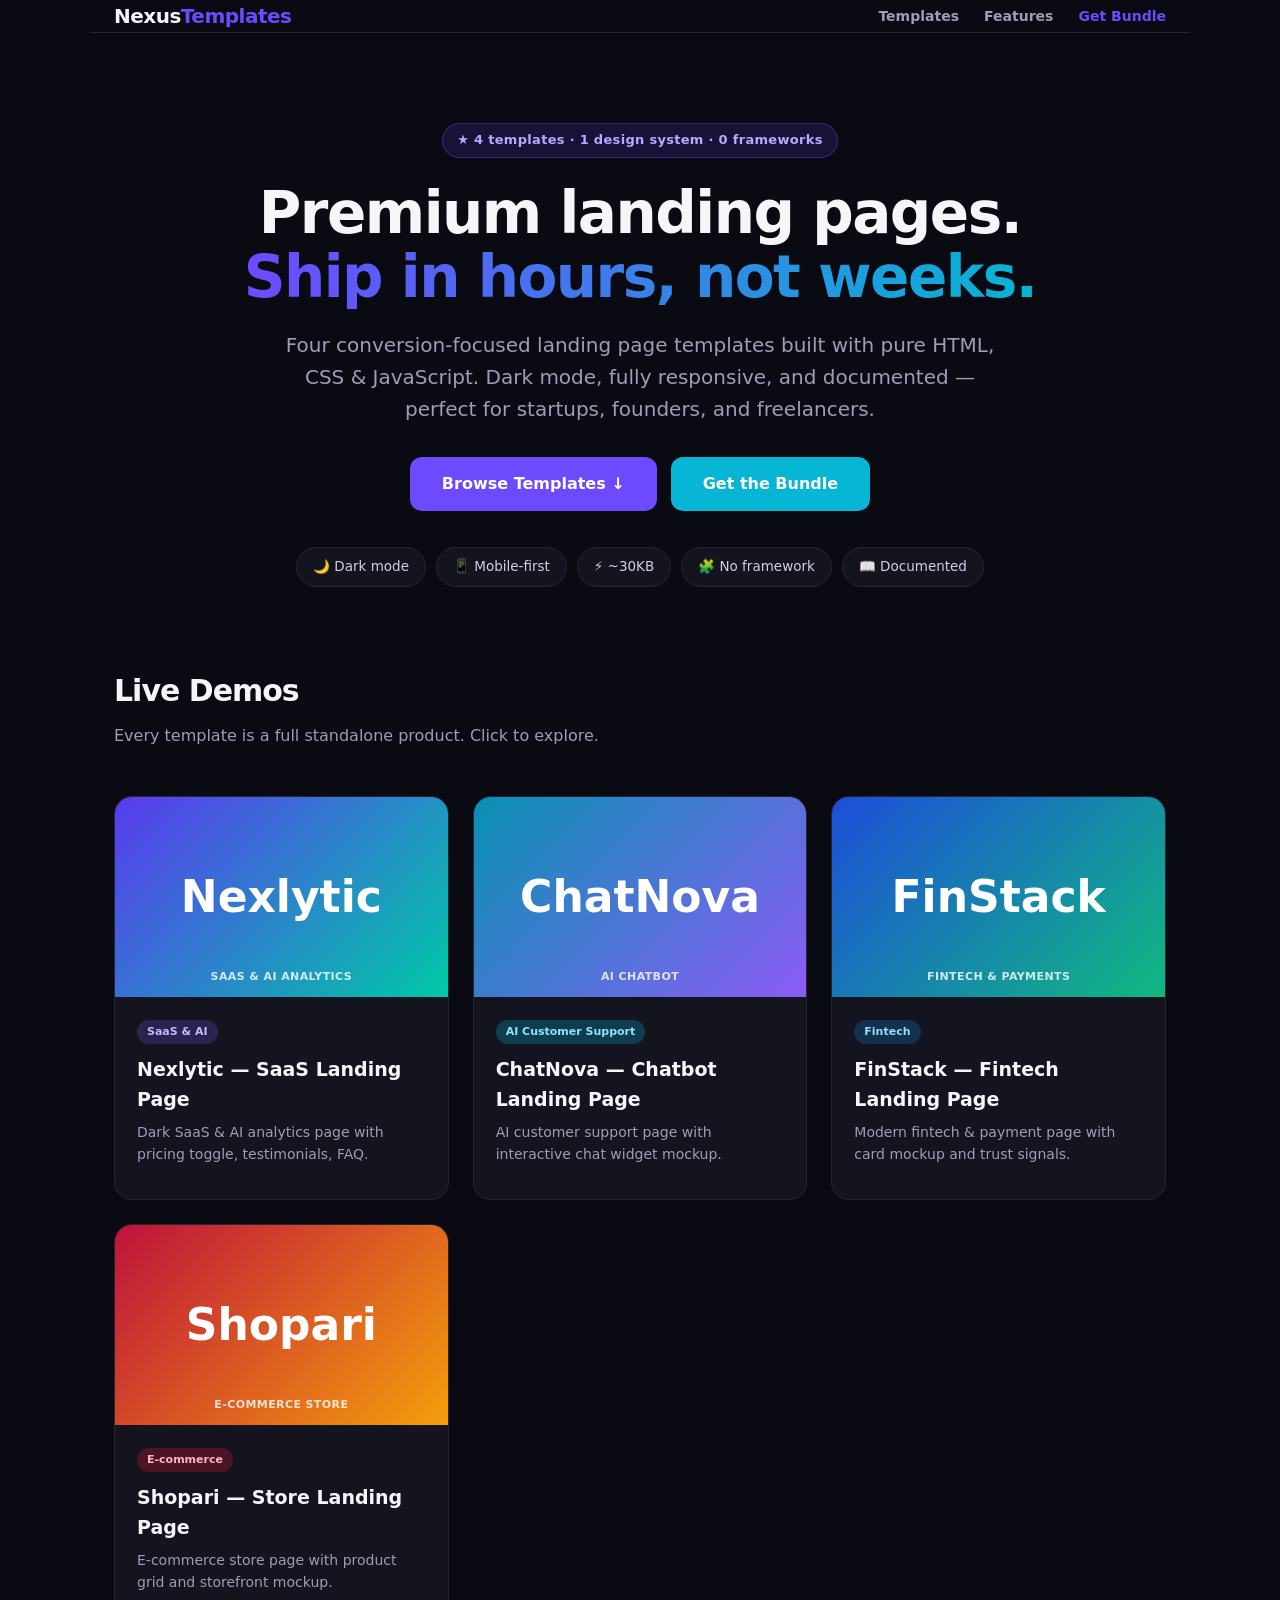
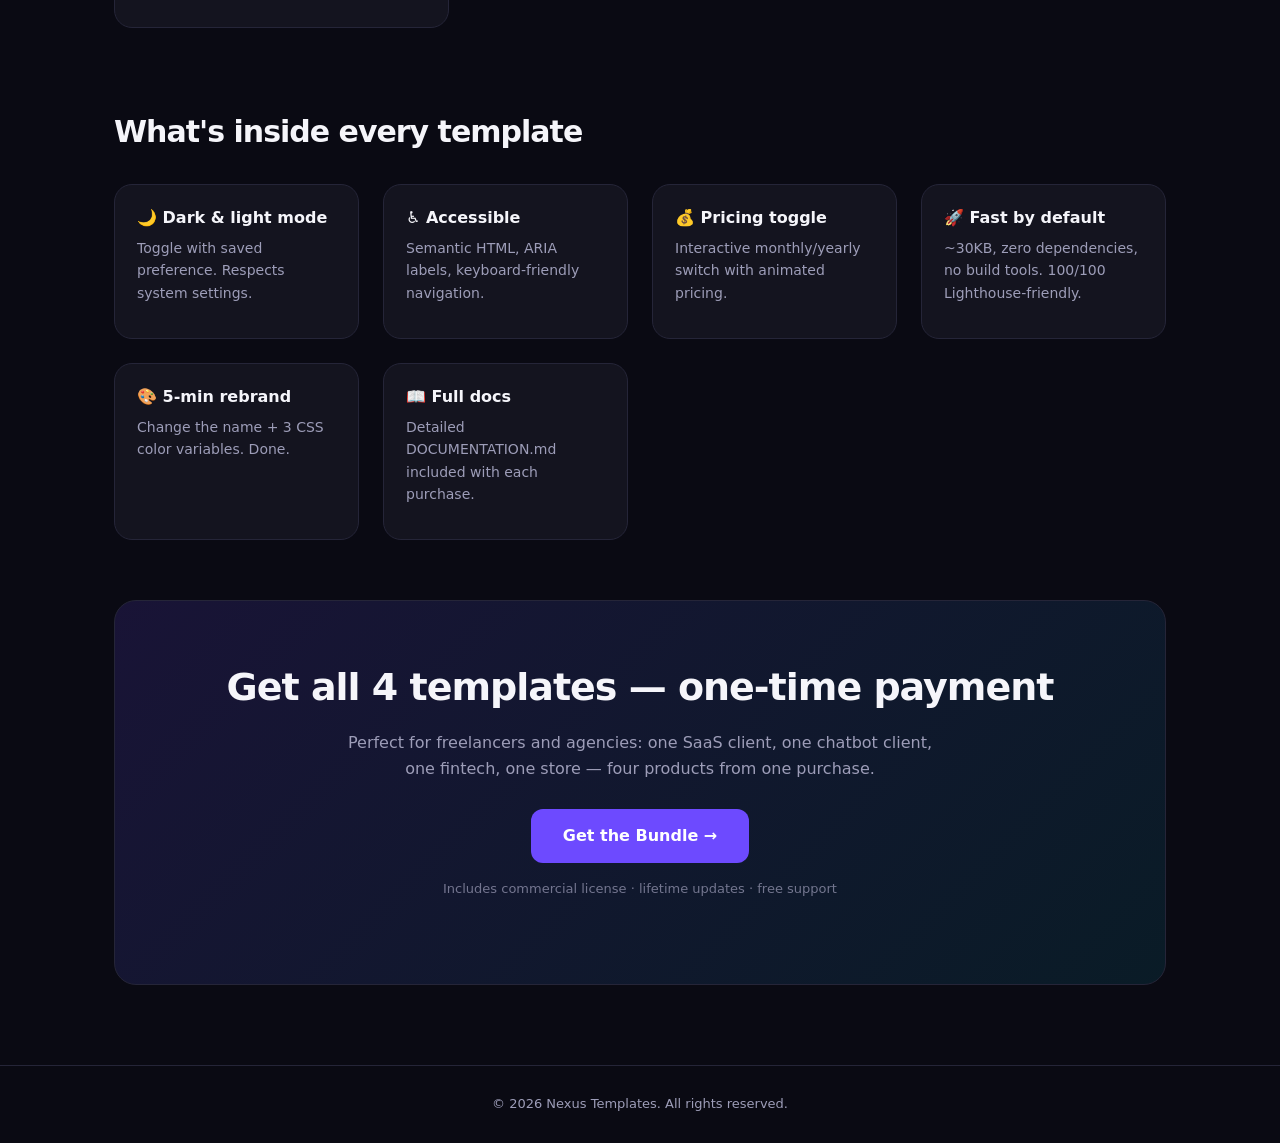
==== index.html @ cdf16d46 "Launch Nexus Templates demo: 4 landing page templates + showcase" ====
<!DOCTYPE html>
<html lang="en">
<head>
<meta charset="UTF-8">
<meta name="viewport" content="width=device-width, initial-scale=1.0">
<title>Nexus Templates — 4 Premium Landing Page Templates</title>
<meta name="description" content="Four premium landing page templates: SaaS & AI, AI Chatbot, Fintech, E-commerce. Dark mode, fully responsive, zero framework. Pure HTML/CSS/JS.">
<style>
  :root{
    --bg:#0a0a13; --card:#14141f; --border:#252538; --text:#f5f5fa; --muted:#9d9db8;
    --p:#6d4aff; --c:#06b6d4; --n:#2563eb; --r:#e11d48;
  }
  *{margin:0;padding:0;box-sizing:border-box}
  body{font-family:system-ui,-apple-system,'Segoe UI',Roboto,sans-serif;background:var(--bg);color:var(--text);line-height:1.6}
  .wrap{max-width:1100px;margin:0 auto;padding:0 24px}
  header{padding:24px 0;border-bottom:1px solid var(--border);display:flex;align-items:center;justify-content:space-between;flex-wrap:wrap;gap:12px}
  .logo{font-weight:800;font-size:20px;letter-spacing:-.5px}
  .logo span{color:var(--p)}
  nav a{color:var(--muted);text-decoration:none;margin-left:20px;font-size:14px;font-weight:600}
  nav a:hover{color:#fff}
  .hero{text-align:center;padding:90px 0 60px}
  .hero .tag{display:inline-block;background:rgba(109,74,255,.15);color:#b9a8ff;border:1px solid rgba(109,74,255,.35);padding:6px 14px;border-radius:99px;font-size:13px;font-weight:700;letter-spacing:.3px;margin-bottom:24px}
  .hero h1{font-size:clamp(34px,6vw,58px);line-height:1.1;letter-spacing:-1.5px;margin-bottom:20px}
  .hero h1 .grad{background:linear-gradient(90deg,var(--p),var(--c));-webkit-background-clip:text;background-clip:text;color:transparent}
  .hero p{color:var(--muted);font-size:clamp(16px,2.2vw,20px);max-width:720px;margin:0 auto 32px}
  .btn{display:inline-block;background:var(--p);color:#fff;text-decoration:none;padding:14px 32px;border-radius:12px;font-weight:700;font-size:16px;transition:transform .2s,background .2s}
  .btn:hover{transform:translateY(-2px);background:#5a3af0}
  .features{display:flex;flex-wrap:wrap;gap:10px;justify-content:center;margin-top:36px}
  .f{background:var(--card);border:1px solid var(--border);border-radius:99px;padding:8px 16px;font-size:13.5px;color:#cfcfe6}
  .grid{display:grid;grid-template-columns:repeat(auto-fit,minmax(300px,1fr));gap:24px;padding:20px 0 80px}
  .card{background:var(--card);border:1px solid var(--border);border-radius:18px;overflow:hidden;text-decoration:none;color:var(--text);transition:transform .25s,border-color .25s}
  .card:hover{transform:translateY(-5px);border-color:#3a3a55}
  .thumb{height:200px;display:flex;align-items:center;justify-content:center;font-size:44px;font-weight:800;color:#fff;position:relative}
  .thumb small{position:absolute;bottom:12px;font-size:11px;opacity:.8;letter-spacing:.4px}
  .t1{background:linear-gradient(135deg,#5a3af0,#00c9a7)}
  .t2{background:linear-gradient(135deg,#0891b2,#8b5cf6)}
  .t3{background:linear-gradient(135deg,#1d4ed8,#10b981)}
  .t4{background:linear-gradient(135deg,#be123c,#f59e0b)}
  .card-body{padding:20px 22px}
  .card-body h3{font-size:19px;margin-bottom:6px}
  .card-body p{color:var(--muted);font-size:14px;margin-bottom:14px}
  .tag2{display:inline-block;font-size:11px;font-weight:700;padding:3px 10px;border-radius:99px;margin-bottom:10px}
  .tg-p{background:#2a224f;color:#c9b8ff}.tg-c{background:#0f3d4d;color:#8de3ff}.tg-n{background:#12314d;color:#9bd8ff}.tg-r{background:#4d1424;color:#ffb3c6}
  .cta-section{background:linear-gradient(135deg,rgba(109,74,255,.15),rgba(6,182,212,.1));border:1px solid var(--border);border-radius:22px;padding:56px 32px;text-align:center;margin-bottom:80px}
  .cta-section h2{font-size:clamp(26px,4vw,38px);letter-spacing:-1px;margin-bottom:12px}
  .cta-section p{color:var(--muted);max-width:600px;margin:0 auto 28px}
  footer{border-top:1px solid var(--border);padding:28px 0;text-align:center;color:var(--muted);font-size:13px}
</style>
</head>
<body>
<header class="wrap">
  <div class="logo">Nexus<span>Templates</span></div>
  <nav>
    <a href="#templates">Templates</a>
    <a href="#features">Features</a>
    <a href="#buy" style="color:var(--p)">Get Bundle</a>
  </nav>
</header>

<section class="hero wrap">
  <span class="tag">★ 4 templates · 1 design system · 0 frameworks</span>
  <h1>Premium landing pages.<br><span class="grad">Ship in hours, not weeks.</span></h1>
  <p>Four conversion-focused landing page templates built with pure HTML, CSS &amp; JavaScript. Dark mode, fully responsive, and documented — perfect for startups, founders, and freelancers.</p>
  <div style="display:flex;gap:14px;justify-content:center;flex-wrap:wrap">
    <a class="btn" href="#templates">Browse Templates ↓</a>
    <a class="btn" href="#buy" style="background:var(--c)">Get the Bundle</a>
  </div>
  <div class="features">
    <span class="f">🌙 Dark mode</span><span class="f">📱 Mobile-first</span><span class="f">⚡ ~30KB</span><span class="f">🧩 No framework</span><span class="f">📖 Documented</span>
  </div>
</section>

<section id="templates" class="wrap" style="padding-top:20px">
  <h2 style="font-size:30px;letter-spacing:-1px;margin-bottom:8px">Live Demos</h2>
  <p style="color:var(--muted);margin-bottom:28px">Every template is a full standalone product. Click to explore.</p>
  <div class="grid">
    <a class="card" href="./nexlytic/">
      <div class="thumb t1">Nexlytic<small>SAAS &amp; AI ANALYTICS</small></div>
      <div class="card-body">
        <span class="tag2 tg-p">SaaS &amp; AI</span>
        <h3>Nexlytic — SaaS Landing Page</h3>
        <p>Dark SaaS &amp; AI analytics page with pricing toggle, testimonials, FAQ.</p>
      </div>
    </a>
    <a class="card" href="./chatnova/">
      <div class="thumb t2">ChatNova<small>AI CHATBOT</small></div>
      <div class="card-body">
        <span class="tag2 tg-c">AI Customer Support</span>
        <h3>ChatNova — Chatbot Landing Page</h3>
        <p>AI customer support page with interactive chat widget mockup.</p>
      </div>
    </a>
    <a class="card" href="./finstack/">
      <div class="thumb t3">FinStack<small>FINTECH &amp; PAYMENTS</small></div>
      <div class="card-body">
        <span class="tag2 tg-n">Fintech</span>
        <h3>FinStack — Fintech Landing Page</h3>
        <p>Modern fintech &amp; payment page with card mockup and trust signals.</p>
      </div>
    </a>
    <a class="card" href="./shopari/">
      <div class="thumb t4">Shopari<small>E-COMMERCE STORE</small></div>
      <div class="card-body">
        <span class="tag2 tg-r">E-commerce</span>
        <h3>Shopari — Store Landing Page</h3>
        <p>E-commerce store page with product grid and storefront mockup.</p>
      </div>
    </a>
  </div>
</section>

<section id="features" class="wrap">
  <h2 style="font-size:30px;letter-spacing:-1px;margin-bottom:28px">What's inside every template</h2>
  <div class="grid" style="grid-template-columns:repeat(auto-fit,minmax(240px,1fr));padding:0 0 60px">
    <div class="card"><div class="card-body"><h3 style="font-size:16px">🌙 Dark &amp; light mode</h3><p>Toggle with saved preference. Respects system settings.</p></div></div>
    <div class="card"><div class="card-body"><h3 style="font-size:16px">♿ Accessible</h3><p>Semantic HTML, ARIA labels, keyboard-friendly navigation.</p></div></div>
    <div class="card"><div class="card-body"><h3 style="font-size:16px">💰 Pricing toggle</h3><p>Interactive monthly/yearly switch with animated pricing.</p></div></div>
    <div class="card"><div class="card-body"><h3 style="font-size:16px">🚀 Fast by default</h3><p>~30KB, zero dependencies, no build tools. 100/100 Lighthouse-friendly.</p></div></div>
    <div class="card"><div class="card-body"><h3 style="font-size:16px">🎨 5-min rebrand</h3><p>Change the name + 3 CSS color variables. Done.</p></div></div>
    <div class="card"><div class="card-body"><h3 style="font-size:16px">📖 Full docs</h3><p>Detailed DOCUMENTATION.md included with each purchase.</p></div></div>
  </div>
</section>

<section id="buy" class="wrap">
  <div class="cta-section">
    <h2>Get all 4 templates — one-time payment</h2>
    <p>Perfect for freelancers and agencies: one SaaS client, one chatbot client, one fintech, one store — four products from one purchase.</p>
    <!-- TODO: replace with real Gumroad/Lemon Squeezy link before launch -->
    <a class="btn" href="https://nexustemplates.gumroad.com/l/nexus-landing-bundle" target="_blank" rel="noopener">Get the Bundle →</a>
    <p style="margin-top:16px;font-size:13px;opacity:.7">Includes commercial license · lifetime updates · free support</p>
  </div>
</section>

<footer>
  <div class="wrap">© 2026 Nexus Templates. All rights reserved.</div>
</footer>
</body>
</html>
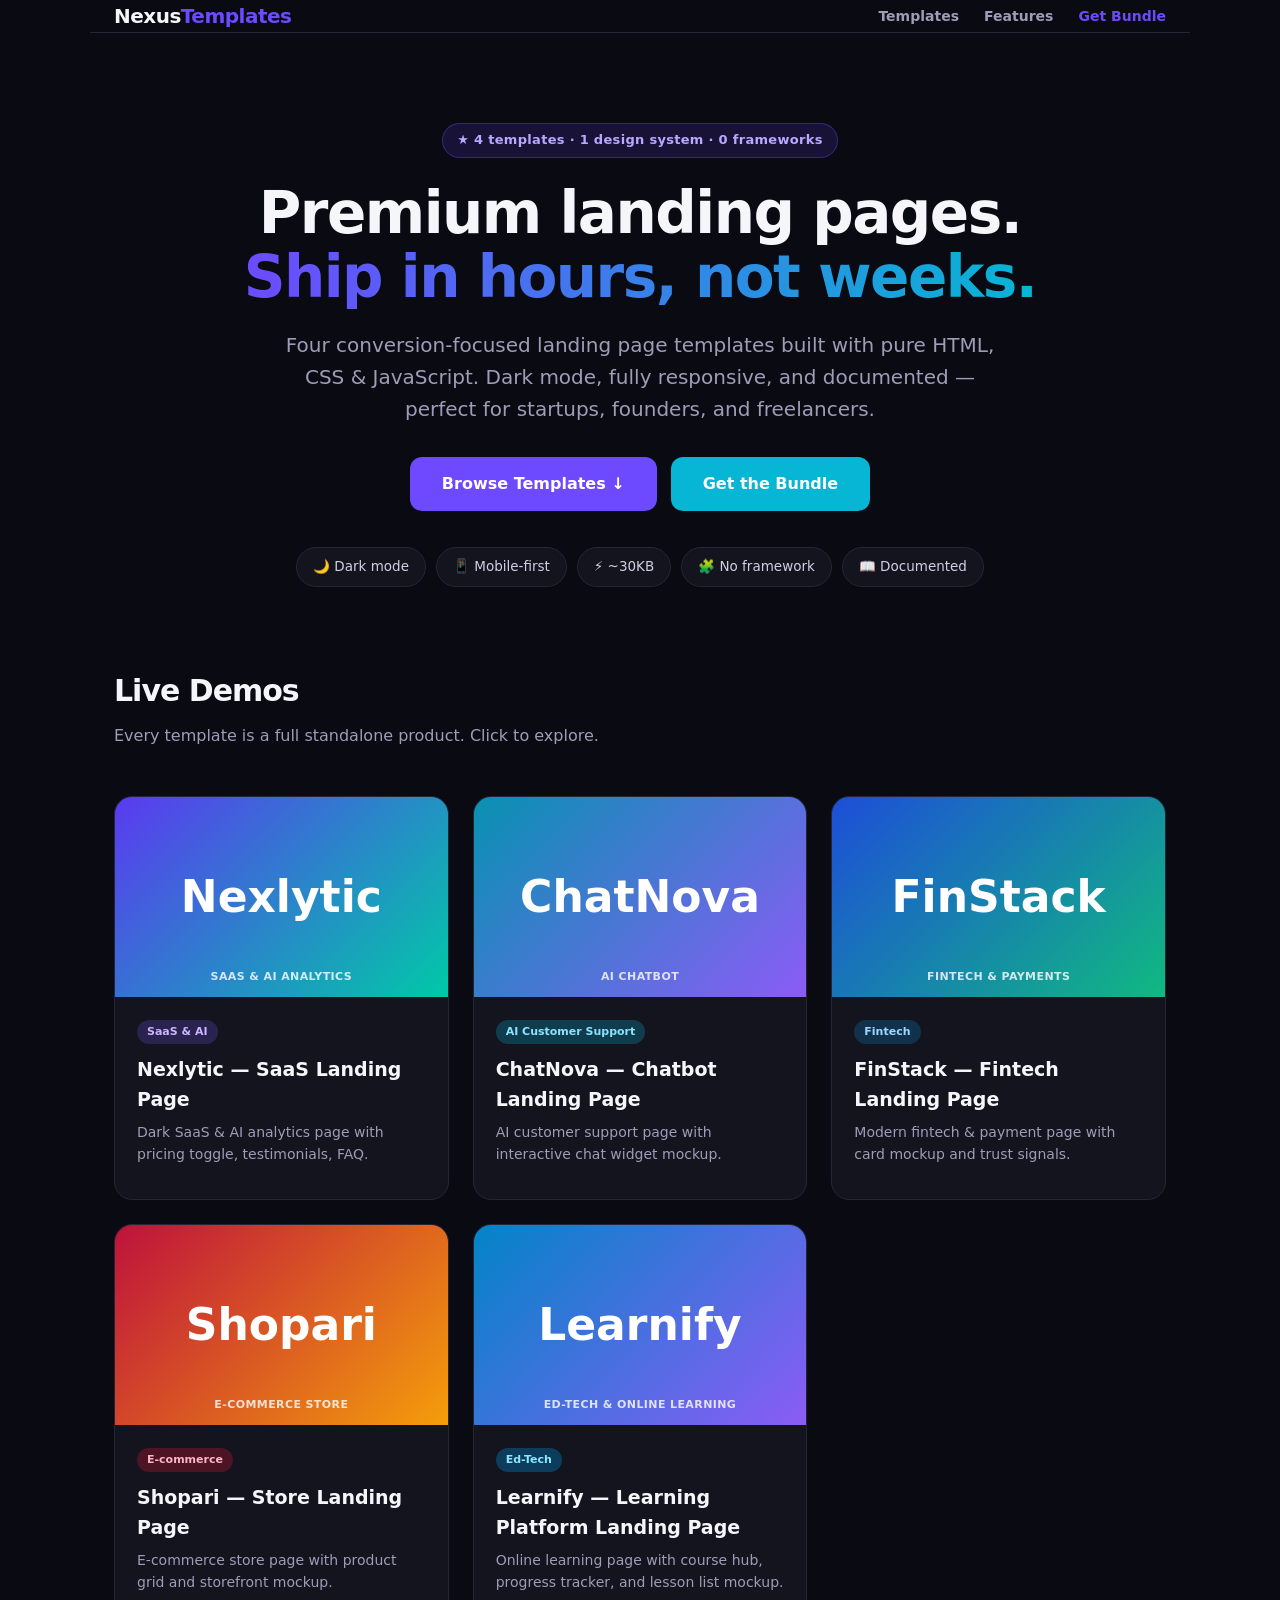
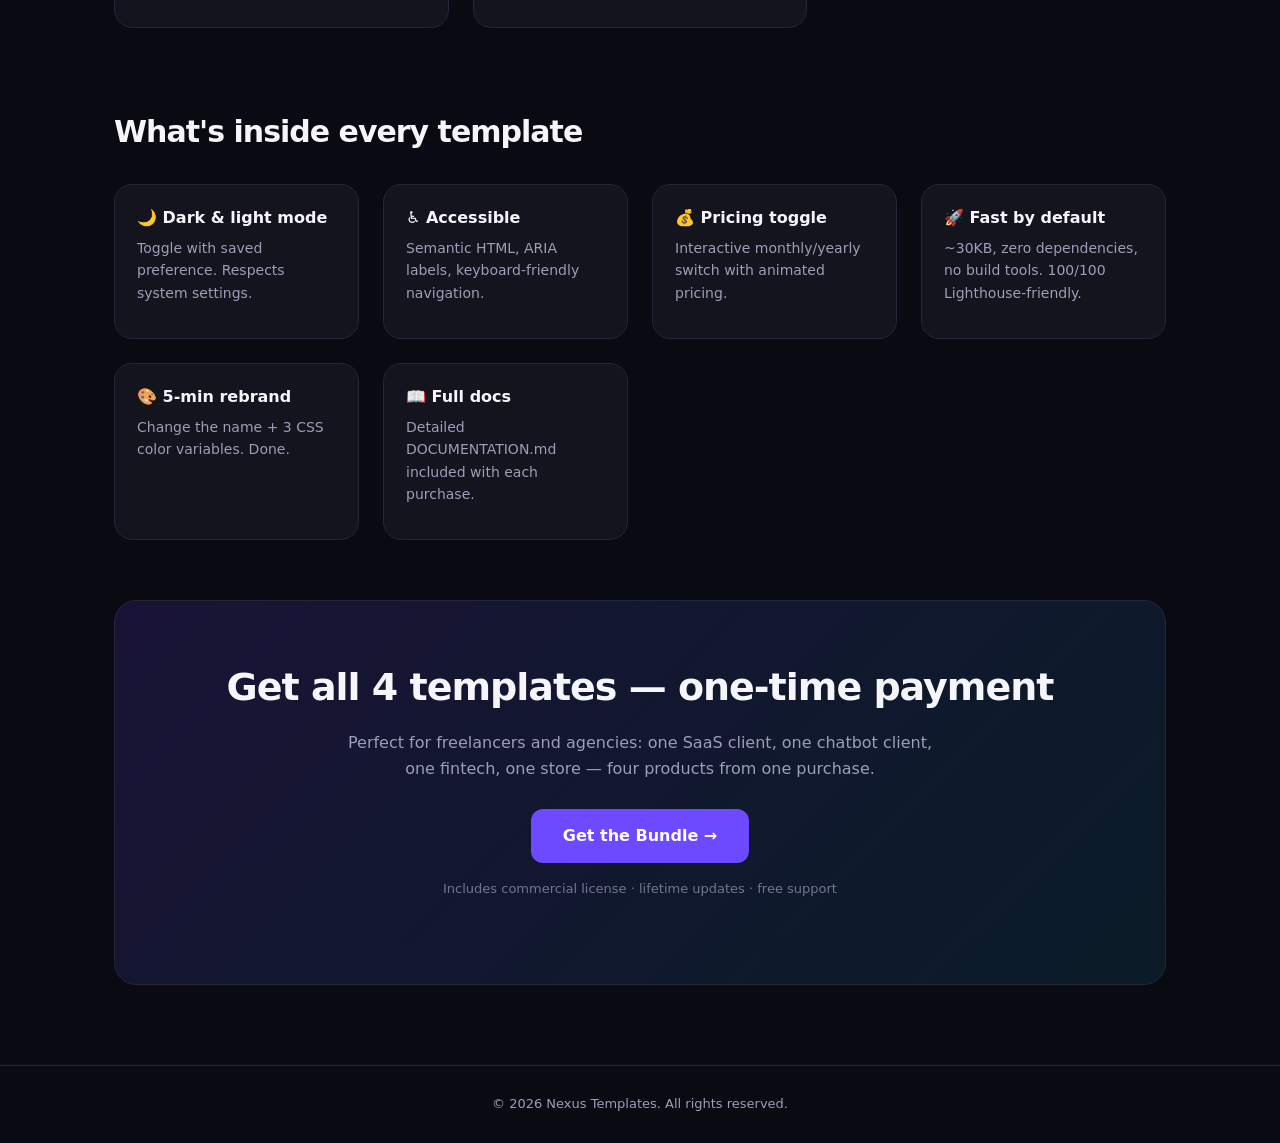
==== commit 22b079dc: "Add Learnify Ed-Tech template to demo + update showcase (5 templates)" ====
--- a/index.html
+++ b/index.html
@@ -36,11 +36,12 @@
   .t2{background:linear-gradient(135deg,#0891b2,#8b5cf6)}
   .t3{background:linear-gradient(135deg,#1d4ed8,#10b981)}
   .t4{background:linear-gradient(135deg,#be123c,#f59e0b)}
+  .t5{background:linear-gradient(135deg,#0284c7,#8b5cf6)}
   .card-body{padding:20px 22px}
   .card-body h3{font-size:19px;margin-bottom:6px}
   .card-body p{color:var(--muted);font-size:14px;margin-bottom:14px}
   .tag2{display:inline-block;font-size:11px;font-weight:700;padding:3px 10px;border-radius:99px;margin-bottom:10px}
-  .tg-p{background:#2a224f;color:#c9b8ff}.tg-c{background:#0f3d4d;color:#8de3ff}.tg-n{background:#12314d;color:#9bd8ff}.tg-r{background:#4d1424;color:#ffb3c6}
+  .tg-p{background:#2a224f;color:#c9b8ff}.tg-c{background:#0f3d4d;color:#8de3ff}.tg-n{background:#12314d;color:#9bd8ff}.tg-r{background:#4d1424;color:#ffb3c6}.tg-s{background:#0c3d5c;color:#8de8ff}
   .cta-section{background:linear-gradient(135deg,rgba(109,74,255,.15),rgba(6,182,212,.1));border:1px solid var(--border);border-radius:22px;padding:56px 32px;text-align:center;margin-bottom:80px}
   .cta-section h2{font-size:clamp(26px,4vw,38px);letter-spacing:-1px;margin-bottom:12px}
   .cta-section p{color:var(--muted);max-width:600px;margin:0 auto 28px}
@@ -106,6 +107,14 @@
         <p>E-commerce store page with product grid and storefront mockup.</p>
       </div>
     </a>
+    <a class="card" href="./learnify/">
+      <div class="thumb t5">Learnify<small>ED-TECH &amp; ONLINE LEARNING</small></div>
+      <div class="card-body">
+        <span class="tag2 tg-s">Ed-Tech</span>
+        <h3>Learnify — Learning Platform Landing Page</h3>
+        <p>Online learning page with course hub, progress tracker, and lesson list mockup.</p>
+      </div>
+    </a>
   </div>
 </section>
 
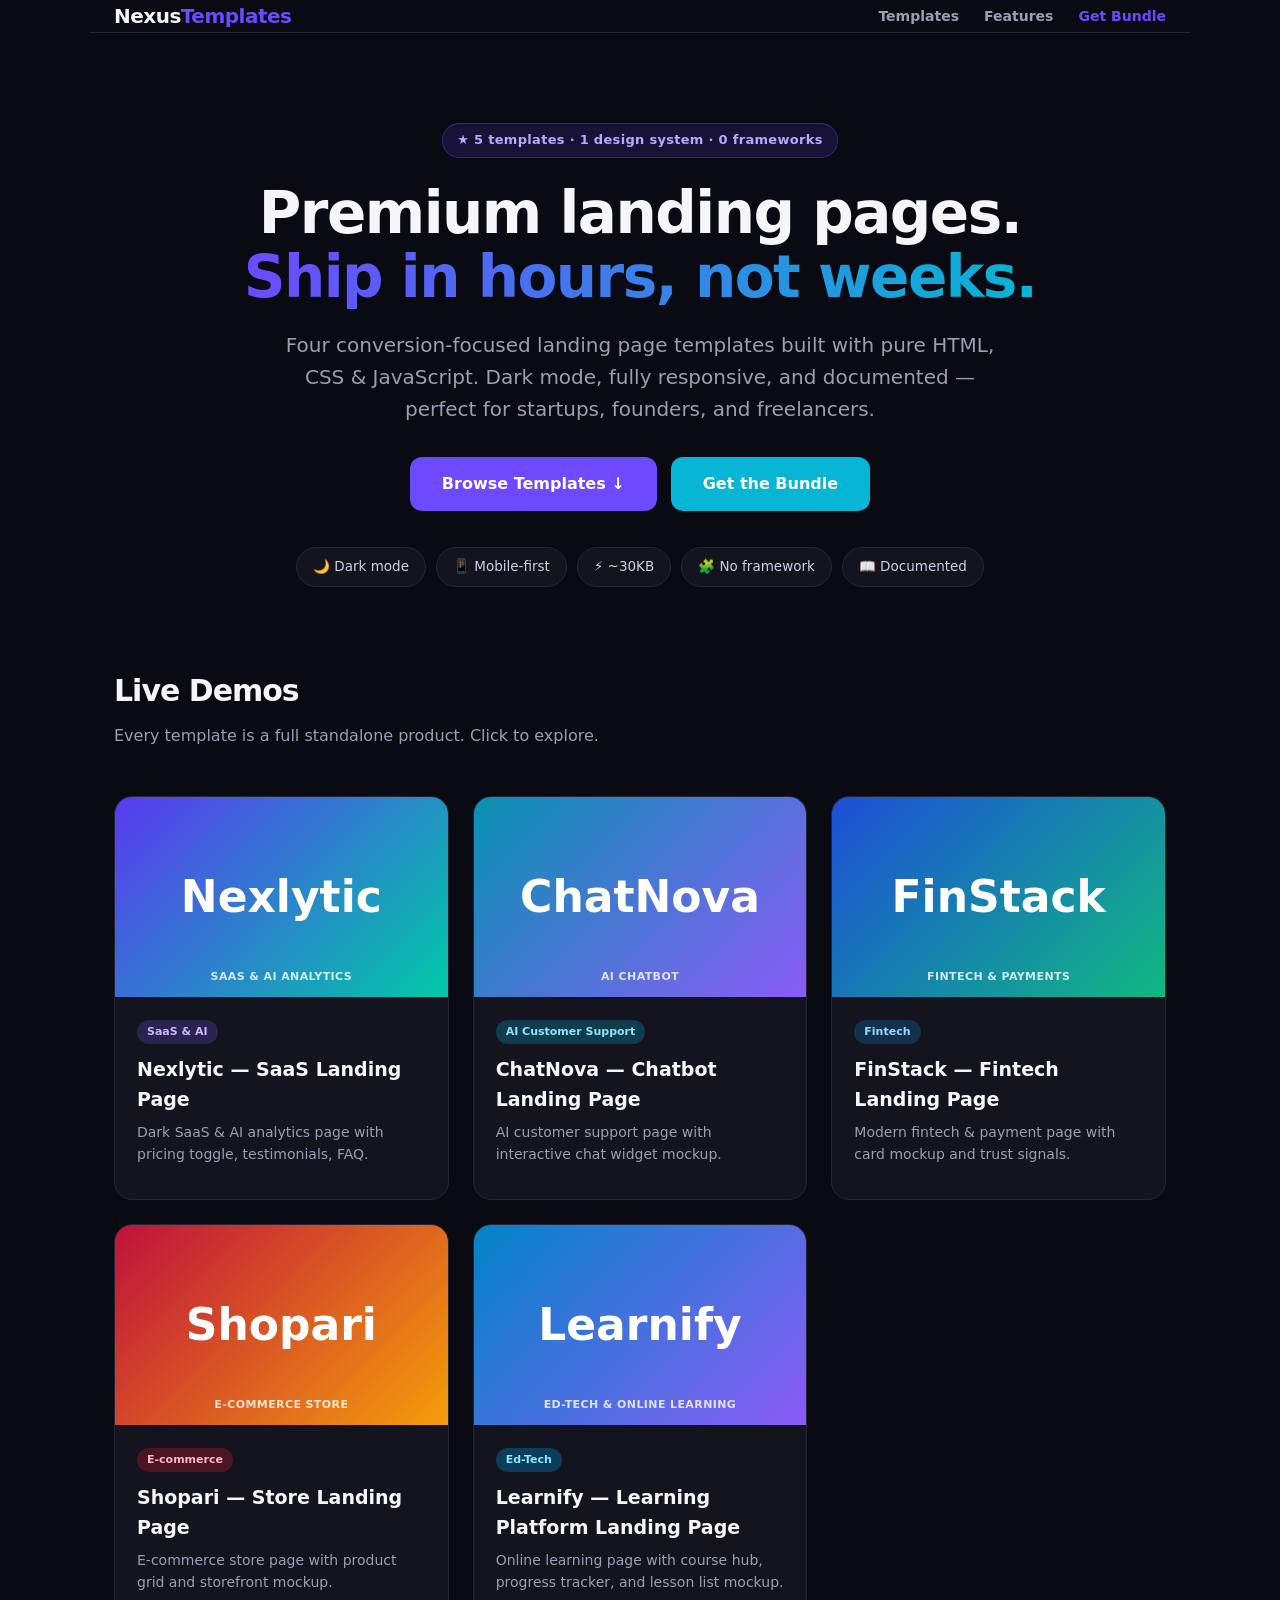
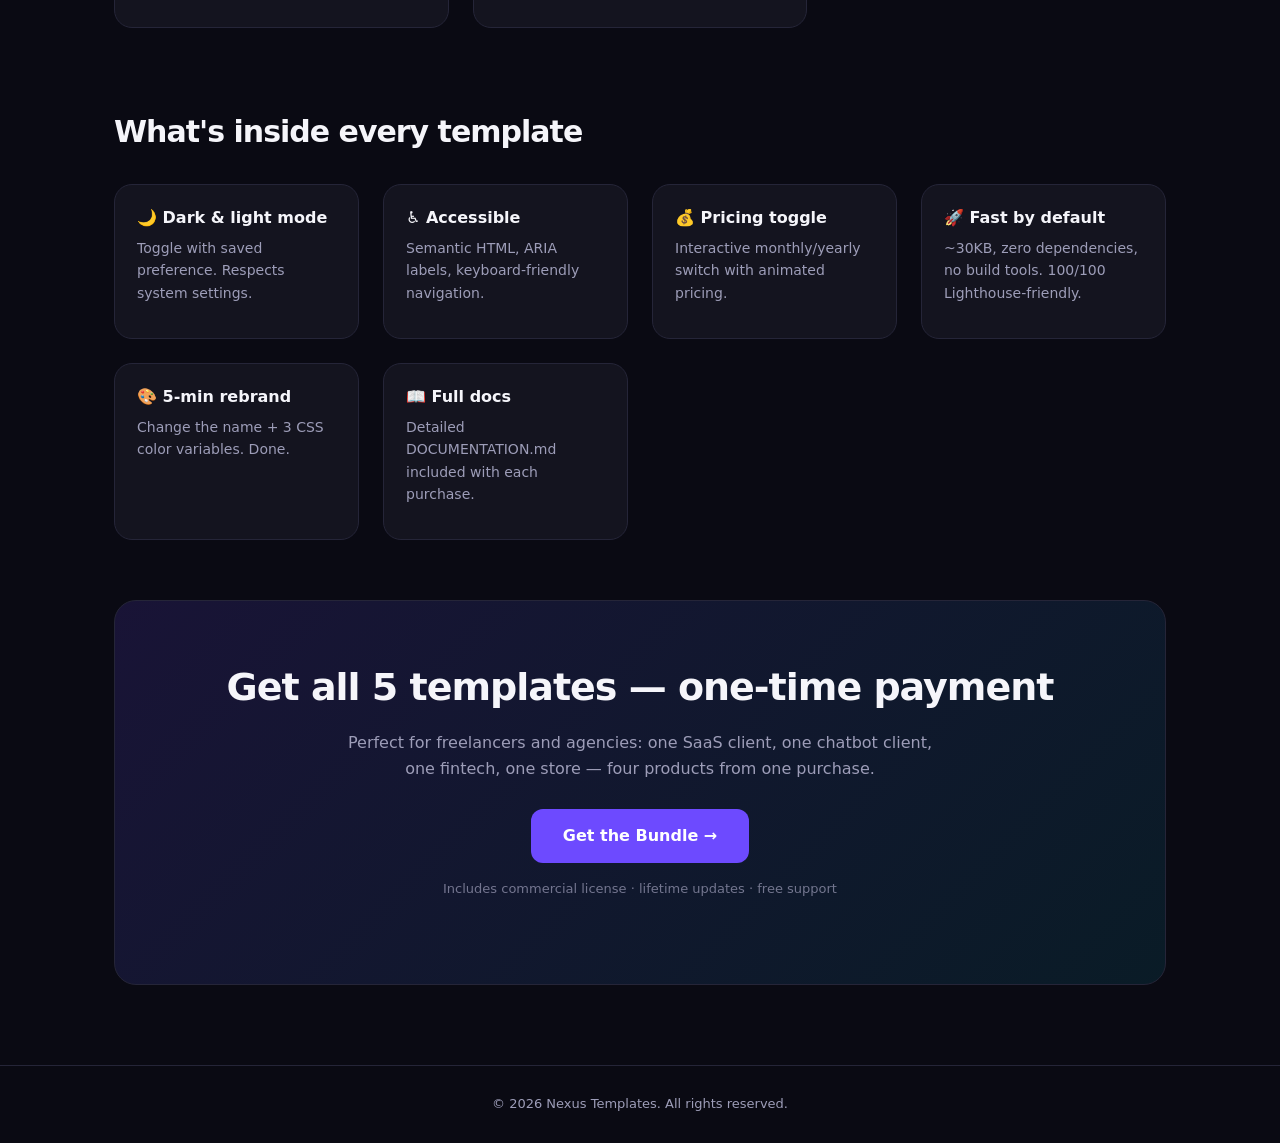
==== commit d8c8b2c3: "Showcase: 5 templates final" ====
--- a/index.html
+++ b/index.html
@@ -3,7 +3,7 @@
 <head>
 <meta charset="UTF-8">
 <meta name="viewport" content="width=device-width, initial-scale=1.0">
-<title>Nexus Templates — 4 Premium Landing Page Templates</title>
+<title>Nexus Templates — 5 Premium Landing Page Templates</title>
 <meta name="description" content="Four premium landing page templates: SaaS & AI, AI Chatbot, Fintech, E-commerce. Dark mode, fully responsive, zero framework. Pure HTML/CSS/JS.">
 <style>
   :root{
@@ -59,7 +59,7 @@
 </header>
 
 <section class="hero wrap">
-  <span class="tag">★ 4 templates · 1 design system · 0 frameworks</span>
+  <span class="tag">★ 5 templates · 1 design system · 0 frameworks</span>
   <h1>Premium landing pages.<br><span class="grad">Ship in hours, not weeks.</span></h1>
   <p>Four conversion-focused landing page templates built with pure HTML, CSS &amp; JavaScript. Dark mode, fully responsive, and documented — perfect for startups, founders, and freelancers.</p>
   <div style="display:flex;gap:14px;justify-content:center;flex-wrap:wrap">
@@ -132,10 +132,10 @@
 
 <section id="buy" class="wrap">
   <div class="cta-section">
-    <h2>Get all 4 templates — one-time payment</h2>
+    <h2>Get all 5 templates — one-time payment</h2>
     <p>Perfect for freelancers and agencies: one SaaS client, one chatbot client, one fintech, one store — four products from one purchase.</p>
     <!-- TODO: replace with real Gumroad/Lemon Squeezy link before launch -->
-    <a class="btn" href="https://nexustemplates.gumroad.com/l/nexus-landing-bundle" target="_blank" rel="noopener">Get the Bundle →</a>
+    <a class="btn" href="https://rampage77.gumroad.com/l/nexus-landing-bundle" target="_blank" rel="noopener">Get the Bundle →</a>
     <p style="margin-top:16px;font-size:13px;opacity:.7">Includes commercial license · lifetime updates · free support</p>
   </div>
 </section>
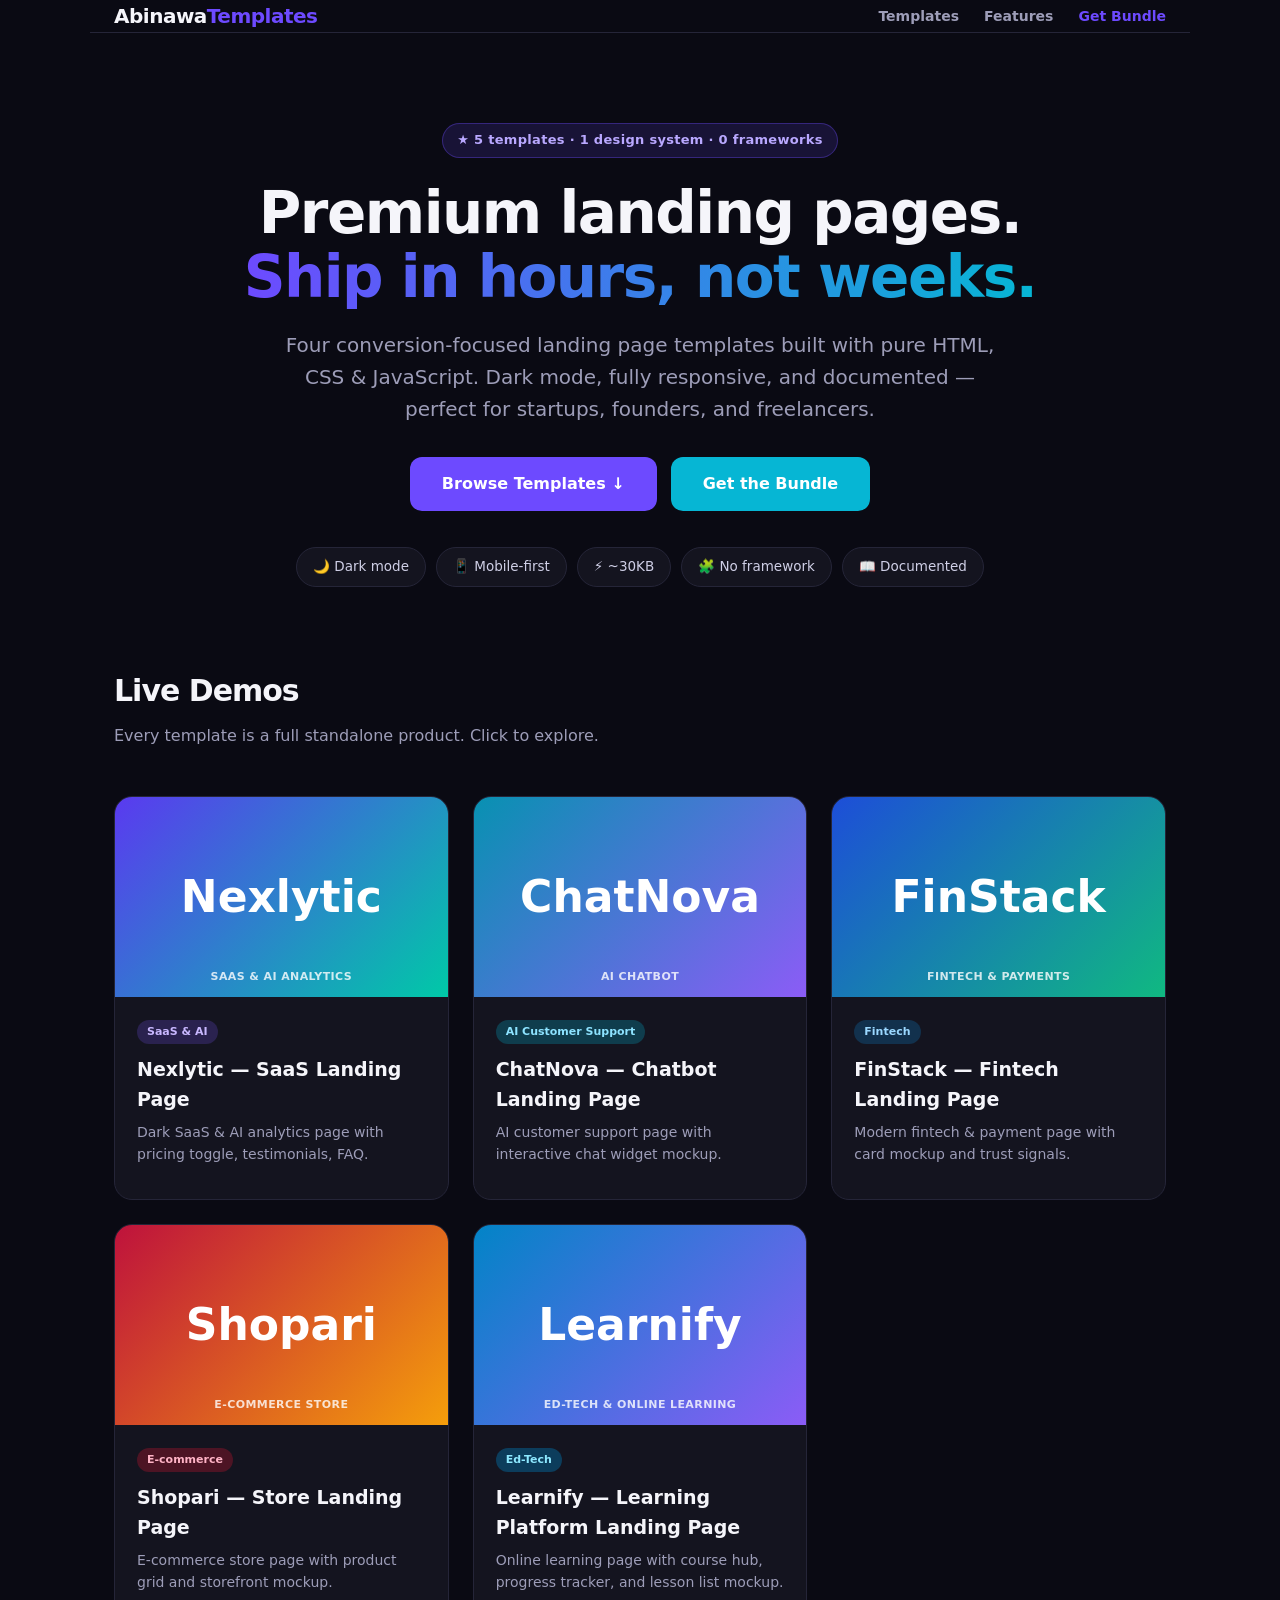
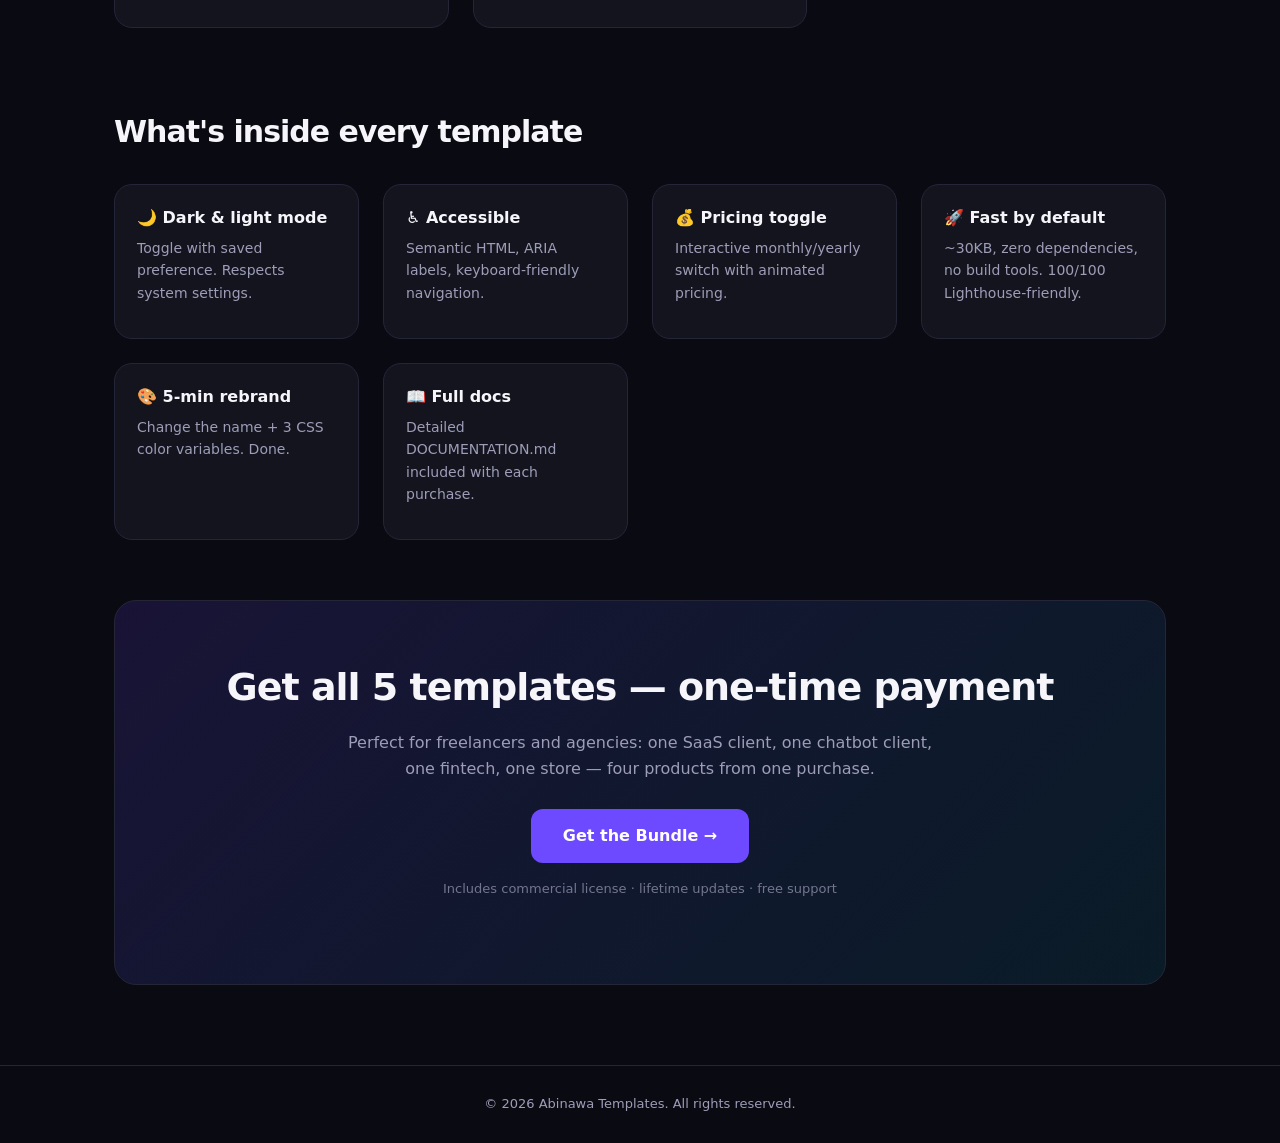
==== commit d1c69072: "Rebrand: Nexus Templates -> Abinawa Templates" ====
--- a/index.html
+++ b/index.html
@@ -3,7 +3,7 @@
 <head>
 <meta charset="UTF-8">
 <meta name="viewport" content="width=device-width, initial-scale=1.0">
-<title>Nexus Templates — 5 Premium Landing Page Templates</title>
+<title>Abinawa Templates — 5 Premium Landing Page Templates</title>
 <meta name="description" content="Four premium landing page templates: SaaS & AI, AI Chatbot, Fintech, E-commerce. Dark mode, fully responsive, zero framework. Pure HTML/CSS/JS.">
 <style>
   :root{
@@ -50,7 +50,7 @@
 </head>
 <body>
 <header class="wrap">
-  <div class="logo">Nexus<span>Templates</span></div>
+  <div class="logo">Abinawa<span>Templates</span></div>
   <nav>
     <a href="#templates">Templates</a>
     <a href="#features">Features</a>
@@ -141,7 +141,7 @@
 </section>
 
 <footer>
-  <div class="wrap">© 2026 Nexus Templates. All rights reserved.</div>
+  <div class="wrap">© 2026 Abinawa Templates. All rights reserved.</div>
 </footer>
 </body>
 </html>
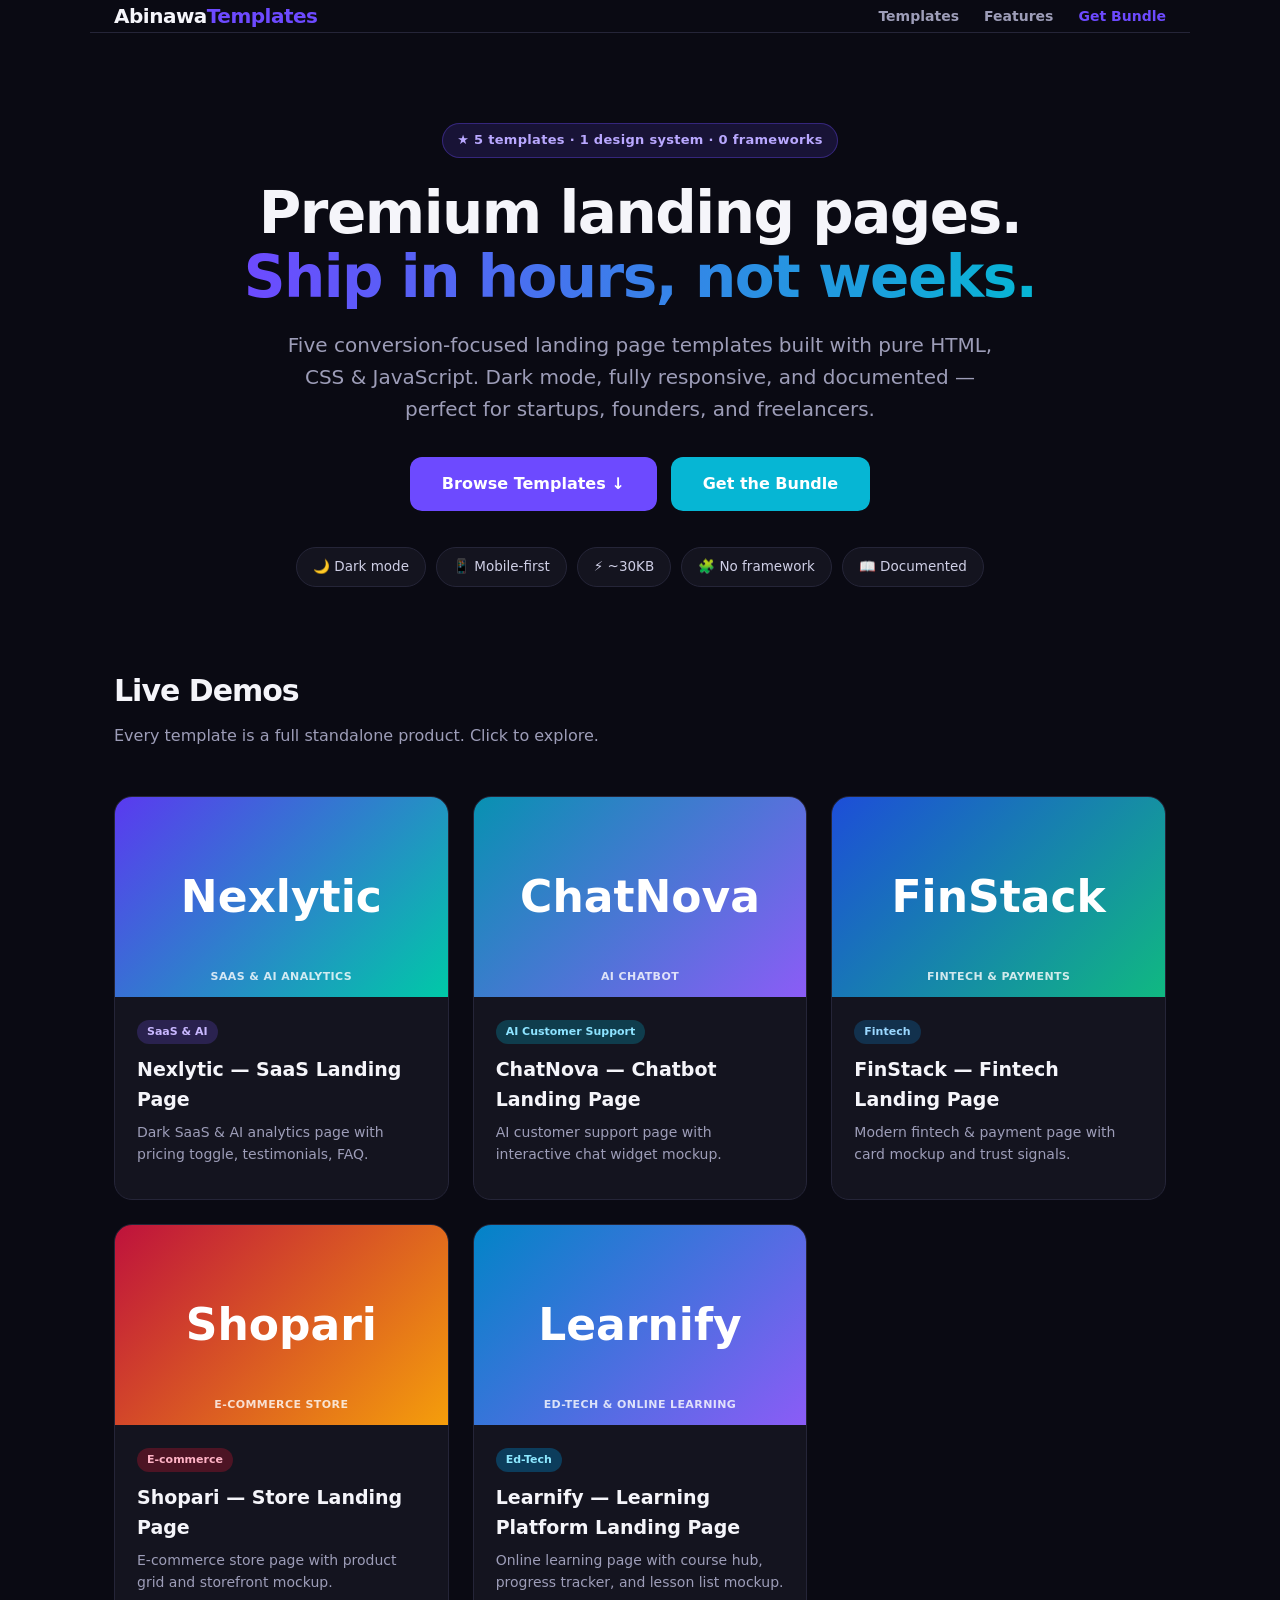
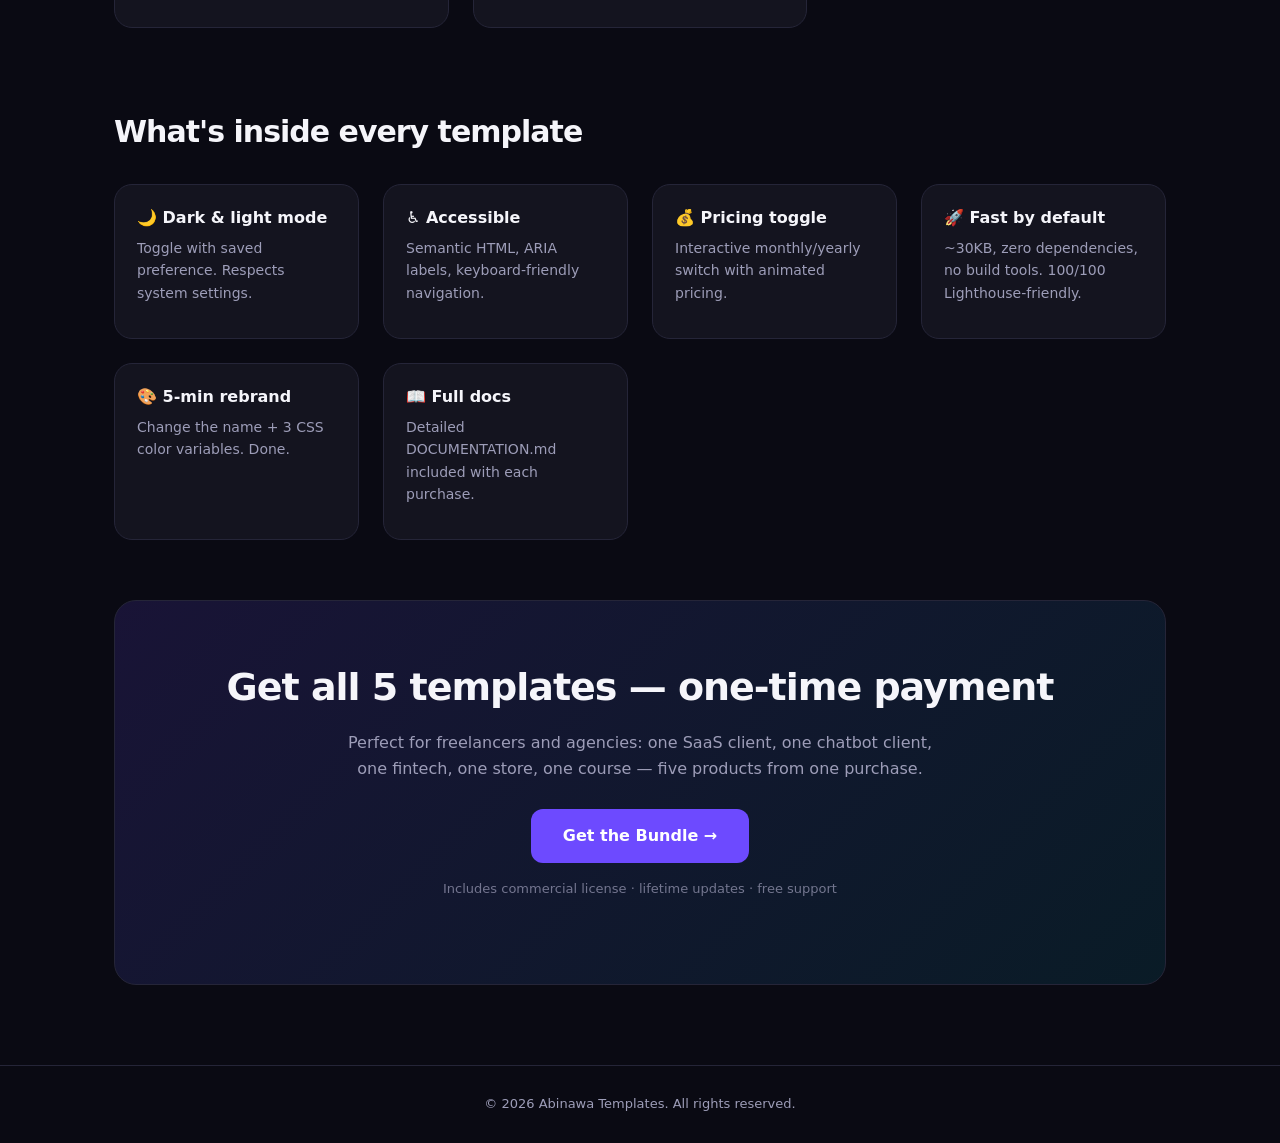
==== commit 4c745303: "Fix demo copy: five templates, not four" ====
--- a/index.html
+++ b/index.html
@@ -4,7 +4,7 @@
 <meta charset="UTF-8">
 <meta name="viewport" content="width=device-width, initial-scale=1.0">
 <title>Abinawa Templates — 5 Premium Landing Page Templates</title>
-<meta name="description" content="Four premium landing page templates: SaaS & AI, AI Chatbot, Fintech, E-commerce. Dark mode, fully responsive, zero framework. Pure HTML/CSS/JS.">
+<meta name="description" content="Five premium landing page templates: SaaS & AI, AI Chatbot, Fintech, E-commerce, Ed-Tech. Dark mode, fully responsive, zero framework. Pure HTML/CSS/JS.">
 <style>
   :root{
     --bg:#0a0a13; --card:#14141f; --border:#252538; --text:#f5f5fa; --muted:#9d9db8;
@@ -61,7 +61,7 @@
 <section class="hero wrap">
   <span class="tag">★ 5 templates · 1 design system · 0 frameworks</span>
   <h1>Premium landing pages.<br><span class="grad">Ship in hours, not weeks.</span></h1>
-  <p>Four conversion-focused landing page templates built with pure HTML, CSS &amp; JavaScript. Dark mode, fully responsive, and documented — perfect for startups, founders, and freelancers.</p>
+  <p>Five conversion-focused landing page templates built with pure HTML, CSS &amp; JavaScript. Dark mode, fully responsive, and documented — perfect for startups, founders, and freelancers.</p>
   <div style="display:flex;gap:14px;justify-content:center;flex-wrap:wrap">
     <a class="btn" href="#templates">Browse Templates ↓</a>
     <a class="btn" href="#buy" style="background:var(--c)">Get the Bundle</a>
@@ -133,7 +133,7 @@
 <section id="buy" class="wrap">
   <div class="cta-section">
     <h2>Get all 5 templates — one-time payment</h2>
-    <p>Perfect for freelancers and agencies: one SaaS client, one chatbot client, one fintech, one store — four products from one purchase.</p>
+    <p>Perfect for freelancers and agencies: one SaaS client, one chatbot client, one fintech, one store, one course — five products from one purchase.</p>
     <!-- TODO: replace with real Gumroad/Lemon Squeezy link before launch -->
     <a class="btn" href="https://rampage77.gumroad.com/l/nexus-landing-bundle" target="_blank" rel="noopener">Get the Bundle →</a>
     <p style="margin-top:16px;font-size:13px;opacity:.7">Includes commercial license · lifetime updates · free support</p>
